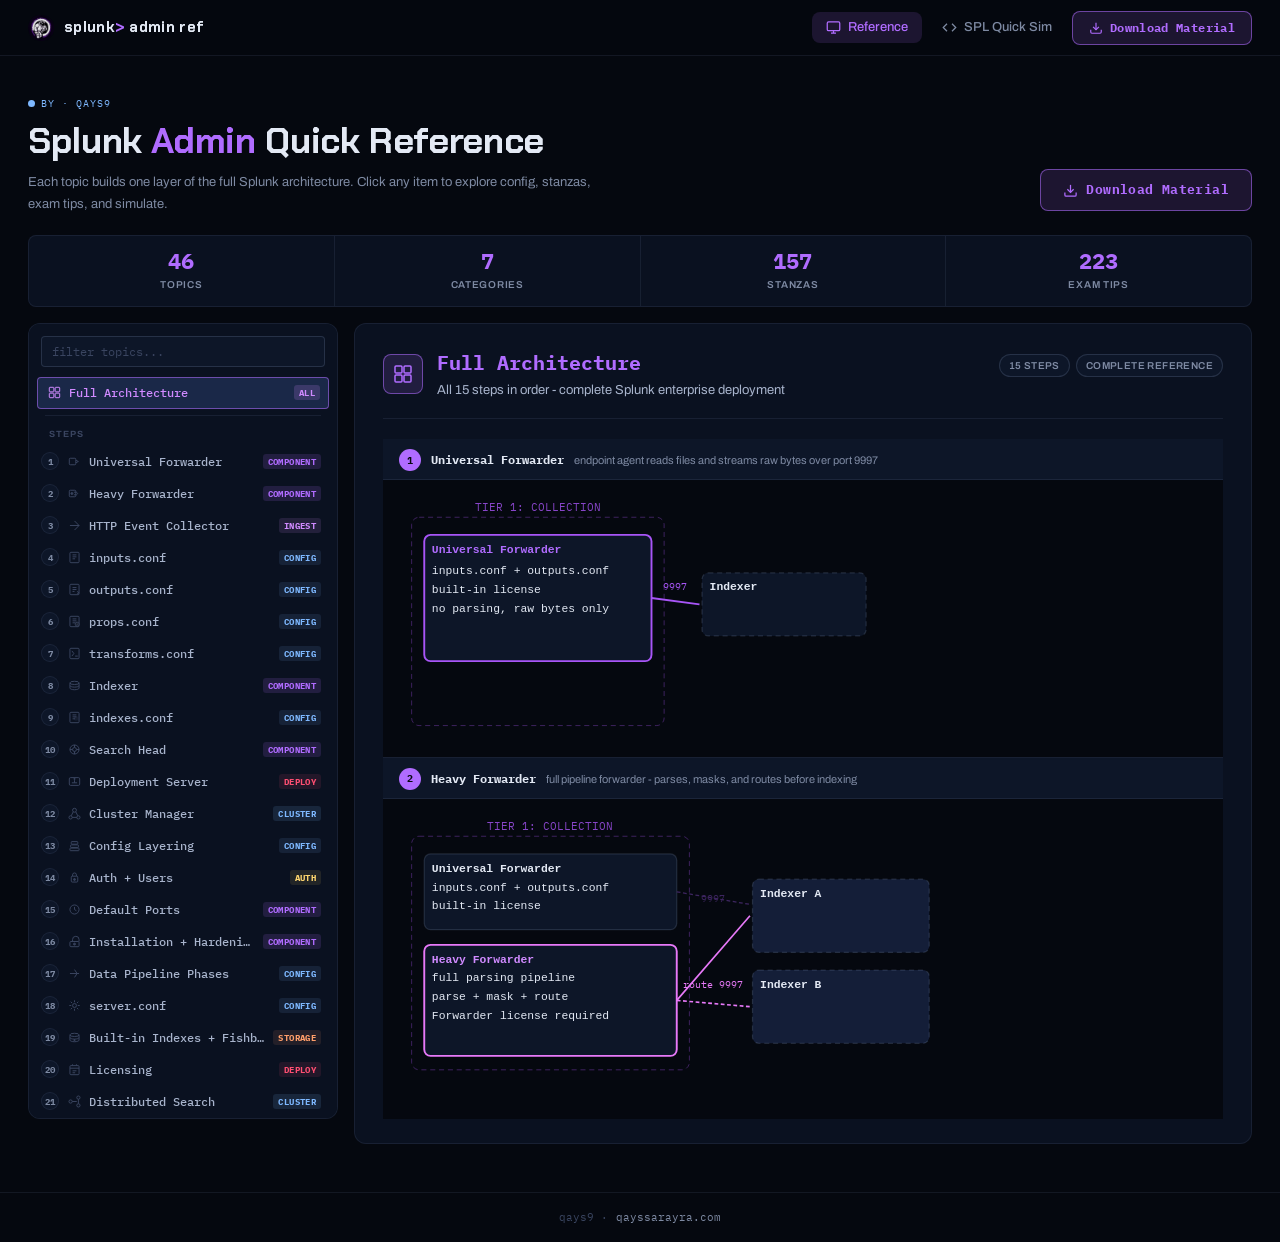
==== splk-1003/index.html @ dba1c32a "Add files via upload" ====
<!DOCTYPE html>
<html lang="en">
<head>
  <meta charset="UTF-8">
  <meta name="viewport" content="width=device-width, initial-scale=1.0">
  <title>Splunk Admin Quick Reference qays9</title>
  <meta name="description" content="Interactive Splunk admin reference tool by qays9.">
  <link rel="icon" href="assets/img/qays9.png" type="image/png">
  <link rel="stylesheet" href="assets/css/root.css">
  <link rel="stylesheet" href="assets/css/style.css">
</head>
<body>

  <nav class="navbar">
    <a class="nav-brand" href="./">
      <img class="nav-logo" src="assets/img/qays9.png" alt="qays9" onerror="this.style.display='none'">
      <span class="nav-title">splunk<span>&gt;</span> admin ref</span>
    </a>
    <div class="nav-links">
      <a class="nav-link active" href="./">
        <svg width="15" height="15" viewBox="0 0 24 24" fill="none" stroke="currentColor" stroke-width="2">
          <rect x="2" y="3" width="20" height="14" rx="2"/>
          <path d="M8 21h8M12 17v4"/>
        </svg>
        Reference
      </a>
      <a class="nav-link" href="../splk-1002/" target="_blank" rel="noopener">
        <svg width="15" height="15" viewBox="0 0 24 24" fill="none" stroke="currentColor" stroke-width="2">
          <polyline points="16 18 22 12 16 6"/>
          <polyline points="8 6 2 12 8 18"/>
        </svg>
        SPL Quick Sim
      </a>
      <a class="nav-download-btn" href="./files/EnterpriseAdmin.zip" download>
        <svg width="14" height="14" viewBox="0 0 24 24" fill="none" stroke="currentColor" stroke-width="2">
          <path d="M21 15v4a2 2 0 0 1-2 2H5a2 2 0 0 1-2-2v-4"/>
          <polyline points="7 10 12 15 17 10"/>
          <line x1="12" y1="15" x2="12" y2="3"/>
        </svg>
        <span>Download Material</span>
      </a>
    </div>
  </nav>

  <div class="page-wrapper">

    <div class="hero">
      <div class="hero-left">
        <div class="hero-eyebrow">
          <svg width="7" height="7" viewBox="0 0 8 8" fill="currentColor"><circle cx="4" cy="4" r="4"/></svg>
          by &middot; qays9
        </div>
        <h1>Splunk <em>Admin</em> Quick Reference</h1>
        <p class="hero-sub">Each topic builds one layer of the full Splunk architecture. Click any item to explore config, stanzas, exam tips, and simulate.</p>
      </div>
      <div class="hero-actions">
        <a class="download-btn" href="./files/EnterpriseAdmin.zip" download>
          <svg width="15" height="15" viewBox="0 0 24 24" fill="none" stroke="currentColor" stroke-width="2">
            <path d="M21 15v4a2 2 0 0 1-2 2H5a2 2 0 0 1-2-2v-4"/>
            <polyline points="7 10 12 15 17 10"/>
            <line x1="12" y1="15" x2="12" y2="3"/>
          </svg>
          Download Material
        </a>
      </div>
    </div>

    <div class="stats-bar" id="stats-bar"></div>

    <div class="main-layout">
      <div class="sidebar" id="sidebar"></div>
      <div class="content-area" id="content-area">
        <div id="home-grid-wrap" style="padding:20px">
          <div class="live-feed">
            <div class="live-feed-header">
              <div class="live-indicator">
                <div class="live-dot"></div>
                LIVE splunkd.log
              </div>
              <span style="font-size:10px;color:var(--text-dim);font-family:var(--font-mono)">qayssarayra.com</span>
            </div>
            <div class="live-feed-body" id="live-feed-body"></div>
          </div>
          <div id="home-grid"></div>
        </div>
      </div>
    </div>
  </div>

  <footer class="site-footer">
    qays9 &middot;
    <a href="https://qayssarayra.com" target="_blank" rel="noopener">qayssarayra.com</a>
  </footer>

  <script src="assets/js/data.js"></script>
  <script src="assets/js/sim.js"></script>
  <script src="assets/js/init.js"></script>
</body>
</html>
---- splk-1003/assets/css/root.css ----
:root {
  --bg0: #05080F;
  --bg1: #0A1120;
  --cream: #FAF7EC;
  --ink: #0B0E14;
  --amber: #B06CFF;
  --amber-soft: rgba(176, 108, 255, .14);
  --steel: rgba(148, 170, 210, .16);
  --steel-soft: rgba(148, 170, 210, .07);
  --text: #E3E9F4;
  --mut: #7E8AA3;
  --mono: 'IBM Plex Mono', monospace;
  --disp: 'Chakra Petch', sans-serif;
  --body: 'Archivo', sans-serif;

  --bg-primary:    #05080F;
  --bg-secondary:  #0A1120;
  --bg-tertiary:   #0D1628;
  --bg-card:       #101830;
  --bg-hover:      #141E38;
  --bg-active:     #1A2848;

  --border-subtle:  rgba(148, 170, 210, .10);
  --border-default: rgba(148, 170, 210, .18);
  --border-accent:  rgba(176, 108, 255, .55);

  --text-primary:   #E3E9F4;
  --text-secondary: #A8B4CC;
  --text-muted:     #7E8AA3;
  --text-dim:       #3A4560;

  --accent-cyan:       #B06CFF;
  --accent-cyan-dim:   #8A44E0;
  --accent-green:      #7EB8FF;
  --accent-green-dim:  #5090D8;
  --accent-orange:     #FF9F6B;
  --accent-orange-dim: #D97040;
  --accent-red:        #FF4F72;
  --accent-red-dim:    #D82E50;
  --accent-purple:     #D08AFF;
  --accent-purple-dim: #A855F7;
  --accent-yellow:     #FFD770;
  --accent-blue:       #7EB8FF;

  --splunk-orange:     #B06CFF;
  --splunk-orange-dim: #8A44E0;

  --cmd-keyword:  #FFD770;
  --cmd-pipe:     #B06CFF;
  --cmd-field:    #D08AFF;
  --cmd-value:    #FF9FC8;
  --cmd-function: #C8A0FF;
  --cmd-string:   #FFD770;
  --cmd-comment:  #3A4560;

  --font-mono: 'IBM Plex Mono', 'JetBrains Mono', monospace;
  --font-ui:   'Archivo', 'Space Grotesk', sans-serif;
  --font-disp: 'Chakra Petch', sans-serif;

  --radius-sm: 4px;
  --radius-md: 8px;
  --radius-lg: 12px;
  --radius-xl: 16px;

  --shadow-glow-cyan:   0 0 24px rgba(176, 108, 255, .18);
  --shadow-glow-green:  0 0 20px rgba(126, 184, 255, .12);
  --shadow-glow-orange: 0 0 20px rgba(176, 108, 255, .22);
  --shadow-card:        0 4px 32px rgba(0, 0, 0, .55);

  --transition:      0.18s ease;
  --transition-slow: 0.38s ease;

  --dark-primary-20: rgba(176, 108, 255, .20);
  --dark-primary-25: rgba(176, 108, 255, .25);
  --dark-primary-30: rgba(176, 108, 255, .30);
  --dark-primary-40: rgba(176, 108, 255, .40);
  --dark-primary-50: rgba(176, 108, 255, .50);
  --dark-primary-60: rgba(176, 108, 255, .60);
  --dark-primary-70: rgba(176, 108, 255, .70);

  --sidebar-dark-bg: rgba(5, 8, 15, .96);
  --topbar-dark-bg:  rgba(5, 8, 15, .96);

  --success-primary: #4ADE80;
  --error-primary:   #FF4F72;
  --warning-primary: #FFD770;
  --info-primary:    #7EB8FF;

  --success-border:  rgba(74, 222, 128, .28);
  --error-border:    rgba(255, 79, 114, .28);
  --warning-border:  rgba(255, 215, 112, .28);
  --info-border:     rgba(126, 184, 255, .28);
}
---- splk-1003/assets/css/style.css ----
@import url("https://fonts.googleapis.com/css2?family=IBM+Plex+Mono:wght@400;500;600;700&family=Chakra+Petch:wght@600;700&family=Archivo:wght@400;500;600;700&display=swap");

*, *::before, *::after {
  box-sizing: border-box;
  margin: 0;
  padding: 0;
}

svg {
  display: inline-block;
  flex-shrink: 0;
  overflow: visible;
}

html { scroll-behavior: smooth; }

body {
  background: var(--bg-primary);
  color: var(--text-primary);
  font-family: var(--font-ui);
  font-size: 14px;
  min-height: 100vh;
  line-height: 1.5;
}

@keyframes shimmer {
  0%   { background-position: -600px 0; }
  100% { background-position:  600px 0; }
}

.skeleton {
  background: linear-gradient(90deg, var(--bg-tertiary) 25%, var(--bg-hover) 50%, var(--bg-tertiary) 75%);
  background-size: 600px 100%;
  animation: shimmer 1.4s ease-in-out infinite;
  border-radius: var(--radius-sm);
}

.navbar {
  position: sticky;
  top: 0;
  z-index: 100;
  display: flex;
  align-items: center;
  justify-content: space-between;
  padding: 0 28px;
  height: 56px;
  background: var(--sidebar-dark-bg);
  backdrop-filter: blur(16px);
  border-bottom: 1px solid var(--border-subtle);
}

.nav-brand {
  display: flex;
  align-items: center;
  gap: 10px;
  text-decoration: none;
  color: var(--text-primary);
}

.nav-logo { width: 26px; height: 26px; object-fit: contain; opacity: .9; }

.nav-title {
  font-family: var(--font-disp);
  font-size: 15px;
  font-weight: 700;
  color: var(--text-primary);
  letter-spacing: 0.02em;
}

.nav-title span { color: var(--splunk-orange); }

.nav-links { display: flex; align-items: center; gap: 6px; }

.nav-link {
  display: flex;
  align-items: center;
  gap: 7px;
  padding: 6px 14px;
  border-radius: var(--radius-md);
  color: var(--text-muted);
  text-decoration: none;
  font-size: 13px;
  font-weight: 500;
  transition: color var(--transition), background var(--transition);
}

.nav-link svg { width: 15px; height: 15px; min-width: 15px; min-height: 15px; }
.nav-link:hover { color: var(--text-primary); background: var(--bg-hover); }
.nav-link.active { color: var(--accent-cyan); background: var(--amber-soft); }

.nav-download-btn {
  display: flex;
  align-items: center;
  gap: 7px;
  padding: 7px 16px;
  border-radius: var(--radius-md);
  background: var(--amber-soft);
  border: 1px solid var(--border-accent);
  color: var(--accent-cyan);
  font-size: 12px;
  font-weight: 700;
  font-family: var(--font-mono);
  text-decoration: none;
  letter-spacing: 0.03em;
  transition: background var(--transition), border-color var(--transition), color var(--transition), box-shadow var(--transition);
  cursor: pointer;
  white-space: nowrap;
}

.nav-download-btn:hover {
  background: rgba(176, 108, 255, .24);
  border-color: var(--accent-cyan);
  box-shadow: var(--shadow-glow-cyan);
  color: #fff;
}

.nav-download-btn svg { width: 14px; height: 14px; min-width: 14px; min-height: 14px; }

.page-wrapper {
  max-width: 1500px;
  margin: 0 auto;
  padding: 0 28px 48px;
}

.hero {
  padding: 36px 0 0;
  display: flex;
  align-items: flex-end;
  justify-content: space-between;
  flex-wrap: wrap;
  gap: 20px;
}

.hero-left { flex: 1; min-width: 260px; }

.hero-eyebrow {
  display: inline-flex;
  align-items: center;
  gap: 6px;
  font-family: var(--font-mono);
  font-size: 10px;
  color: var(--accent-green);
  letter-spacing: 0.1em;
  text-transform: uppercase;
  margin-bottom: 10px;
}

.hero h1 {
  font-family: var(--font-disp);
  font-size: clamp(22px, 3.5vw, 36px);
  font-weight: 700;
  color: var(--text-primary);
  line-height: 1.1;
  letter-spacing: -0.01em;
}

.hero h1 em { font-style: normal; color: var(--splunk-orange); }

.hero-sub {
  margin-top: 10px;
  color: var(--text-muted);
  font-size: 13px;
  max-width: 580px;
  line-height: 1.7;
}

.hero-actions { display: flex; align-items: center; gap: 10px; flex-wrap: wrap; padding-bottom: 4px; }

.download-btn {
  display: inline-flex;
  align-items: center;
  gap: 8px;
  padding: 10px 22px;
  border-radius: var(--radius-md);
  background: var(--amber-soft);
  border: 1px solid var(--border-accent);
  color: var(--accent-cyan);
  font-size: 13px;
  font-weight: 700;
  font-family: var(--font-mono);
  text-decoration: none;
  letter-spacing: 0.03em;
  transition: background var(--transition), box-shadow var(--transition), color var(--transition);
  cursor: pointer;
  white-space: nowrap;
}

.download-btn:hover {
  background: rgba(176, 108, 255, .22);
  box-shadow: var(--shadow-glow-cyan);
  color: #fff;
}

.download-btn svg { width: 15px; height: 15px; min-width: 15px; min-height: 15px; }

.stats-bar {
  display: flex;
  flex-wrap: wrap;
  border: 1px solid var(--border-subtle);
  border-radius: var(--radius-md);
  background: var(--bg-secondary);
  margin: 20px 0 0;
  overflow: hidden;
}

.stat-item {
  flex: 1;
  min-width: 90px;
  padding: 14px 18px;
  text-align: center;
  border-right: 1px solid var(--border-subtle);
}

.stat-item:last-child { border-right: none; }

.stat-num {
  display: block;
  font-family: var(--font-mono);
  font-size: 22px;
  font-weight: 700;
  color: var(--accent-cyan);
  line-height: 1;
}

.stat-label {
  display: block;
  font-size: 10px;
  font-weight: 600;
  color: var(--text-muted);
  text-transform: uppercase;
  letter-spacing: 0.07em;
  margin-top: 5px;
}

.main-layout {
  display: grid;
  grid-template-columns: 310px 1fr;
  gap: 16px;
  margin-top: 16px;
  min-height: calc(100vh - 300px);
}

.sidebar {
  background: var(--bg-secondary);
  border: 1px solid var(--border-subtle);
  border-radius: var(--radius-lg);
  padding: 12px 8px;
  height: fit-content;
  position: sticky;
  top: 72px;
  max-height: calc(100vh - 104px);
  overflow-y: auto;
  overflow-x: hidden;
}

.sidebar::-webkit-scrollbar { width: 3px; }
.sidebar::-webkit-scrollbar-track { background: transparent; }
.sidebar::-webkit-scrollbar-thumb { background: var(--dark-primary-25); border-radius: 2px; }
.sidebar::-webkit-scrollbar-thumb:hover { background: var(--dark-primary-50); }

.sidebar-search-wrap { padding: 0 4px 10px; }

.sidebar-search {
  width: 100%;
  padding: 7px 10px;
  background: var(--bg-tertiary);
  border: 1px solid var(--border-default);
  border-radius: var(--radius-sm);
  color: var(--text-primary);
  font-size: 12px;
  font-family: var(--font-mono);
  outline: none;
  transition: border-color var(--transition);
}

.sidebar-search::placeholder { color: var(--text-dim); }
.sidebar-search:focus { border-color: var(--border-accent); }

.sidebar-group { margin-bottom: 2px; }

.sidebar-cat {
  display: flex;
  align-items: center;
  gap: 6px;
  padding: 6px 8px 4px;
  font-size: 9px;
  font-weight: 700;
  color: var(--text-dim);
  text-transform: uppercase;
  letter-spacing: 0.1em;
}

.sidebar-cat svg { width: 11px; height: 11px; min-width: 11px; }

.sidebar-item {
  display: flex;
  align-items: center;
  gap: 7px;
  width: 100%;
  padding: 7px 8px;
  border-radius: var(--radius-sm);
  background: none;
  border: none;
  cursor: pointer;
  color: var(--text-secondary);
  text-align: left;
  transition: background var(--transition), color var(--transition);
  min-width: 0;
}

.sidebar-item:hover { background: var(--bg-hover); color: var(--text-primary); }
.sidebar-item.active { background: var(--bg-active); color: var(--accent-cyan); }

.sidebar-icon {
  width: 16px;
  min-width: 16px;
  height: 16px;
  display: flex;
  align-items: center;
  justify-content: center;
  flex-shrink: 0;
  color: var(--text-dim);
}

.sidebar-item.active .sidebar-icon,
.sidebar-item:hover .sidebar-icon { color: inherit; }

.sidebar-icon svg { width: 13px; height: 13px; min-width: 13px; }

.sidebar-name {
  flex: 1;
  font-size: 12px;
  font-weight: 500;
  font-family: var(--font-mono);
  white-space: nowrap;
  overflow: hidden;
  text-overflow: ellipsis;
  min-width: 0;
}

.sidebar-tag {
  font-size: 9px;
  font-weight: 700;
  font-family: var(--font-mono);
  padding: 2px 5px;
  border-radius: 3px;
  text-transform: uppercase;
  letter-spacing: 0.04em;
  flex-shrink: 0;
  white-space: nowrap;
}

.tag-component   { background: var(--amber-soft);                 color: var(--accent-cyan); }
.tag-config      { background: rgba(126, 184, 255, .10);          color: var(--accent-green); }
.tag-storage     { background: rgba(255, 159, 107, .10);          color: var(--accent-orange); }
.tag-ingest      { background: rgba(208, 138, 255, .12);          color: var(--accent-purple); }
.tag-auth        { background: rgba(255, 215, 112, .10);          color: var(--accent-yellow); }
.tag-deploy      { background: rgba(255, 79, 114, .10);           color: var(--accent-red); }
.tag-cluster     { background: rgba(126, 184, 255, .12);          color: var(--accent-blue); }
.tag-full-arch   { background: rgba(208, 138, 255, .18);          color: var(--accent-purple); }

.sidebar-divider { height: 1px; background: var(--border-subtle); margin: 6px 8px; }

.sidebar-steps-label {
  padding: 6px 12px 4px;
  font-size: 9px;
  font-weight: 700;
  color: var(--text-dim);
  text-transform: uppercase;
  letter-spacing: 0.1em;
}

.sidebar-item-full-arch {
  background: rgba(176, 108, 255, .06);
  border: 1px solid var(--border-subtle);
  margin-bottom: 2px;
}

.sidebar-item-full-arch:hover { background: var(--bg-hover); border-color: var(--border-accent); }
.sidebar-item-full-arch.active { background: var(--bg-active); border-color: var(--border-accent); color: var(--accent-purple); }

.sidebar-item-step { padding-left: 4px; }

.sidebar-step-num {
  display: flex;
  align-items: center;
  justify-content: center;
  width: 18px;
  height: 18px;
  min-width: 18px;
  border-radius: 50%;
  background: var(--bg-tertiary);
  border: 1px solid var(--border-subtle);
  font-size: 9px;
  font-weight: 700;
  font-family: var(--font-mono);
  color: var(--text-muted);
  flex-shrink: 0;
}

.sidebar-item-step.active .sidebar-step-num {
  background: var(--accent-cyan);
  border-color: var(--accent-cyan);
  color: var(--bg-primary);
}

.content-area {
  background: var(--bg-secondary);
  border: 1px solid var(--border-subtle);
  border-radius: var(--radius-lg);
  min-height: 500px;
  overflow: hidden;
}

#home-grid-wrap { padding: 20px; }

.grid-cat-label {
  font-size: 10px;
  font-weight: 700;
  text-transform: uppercase;
  letter-spacing: 0.09em;
  margin: 16px 0 6px;
  padding: 0 2px;
  display: flex;
  align-items: center;
  gap: 6px;
  color: var(--text-dim);
}

.grid-cat-label svg { width: 11px; height: 11px; min-width: 11px; display: inline; vertical-align: middle; margin-right: 2px; }

#home-grid {
  display: grid;
  grid-template-columns: repeat(auto-fill, minmax(300px, 1fr));
  gap: 6px;
}

.cmd-card {
  display: flex;
  align-items: center;
  gap: 10px;
  padding: 11px 14px;
  border-radius: var(--radius-md);
  background: var(--bg-tertiary);
  border: 1px solid var(--border-subtle);
  cursor: pointer;
  transition: background var(--transition), border-color var(--transition), transform 0.1s, box-shadow var(--transition);
  min-width: 0;
  overflow: hidden;
}

.cmd-card:hover {
  background: var(--bg-hover);
  border-color: var(--border-accent);
  transform: translateY(-1px);
  box-shadow: var(--shadow-glow-cyan);
}

.cmd-card-step {
  display: flex;
  align-items: center;
  justify-content: center;
  width: 22px;
  height: 22px;
  min-width: 22px;
  border-radius: 50%;
  background: var(--bg-tertiary);
  border: 1px solid var(--border-subtle);
  font-size: 10px;
  font-weight: 700;
  font-family: var(--font-mono);
  color: var(--text-muted);
  flex-shrink: 0;
}

.cmd-card-icon {
  width: 22px;
  min-width: 22px;
  display: flex;
  align-items: center;
  justify-content: center;
  flex-shrink: 0;
  color: var(--accent-cyan);
}

.cmd-card-icon svg { width: 16px; height: 16px; min-width: 16px; }

.cmd-card-body { flex: 1; min-width: 0; overflow: hidden; }

.cmd-card-name {
  font-family: var(--font-mono);
  font-size: 12px;
  font-weight: 600;
  color: var(--text-primary);
  white-space: nowrap;
  overflow: hidden;
  text-overflow: ellipsis;
}

.cmd-card-sub {
  font-size: 11px;
  color: var(--text-muted);
  margin-top: 2px;
  display: -webkit-box;
  -webkit-line-clamp: 2;
  -webkit-box-orient: vertical;
  overflow: hidden;
  line-height: 1.45;
}

.live-feed {
  margin-bottom: 20px;
  border: 1px solid var(--border-subtle);
  border-radius: var(--radius-md);
  overflow: hidden;
  background: var(--bg-primary);
}

.live-feed-header {
  display: flex;
  align-items: center;
  justify-content: space-between;
  flex-wrap: wrap;
  gap: 8px;
  padding: 8px 14px;
  background: var(--bg-tertiary);
  border-bottom: 1px solid var(--border-subtle);
}

.live-indicator {
  display: flex;
  align-items: center;
  gap: 7px;
  font-family: var(--font-mono);
  font-size: 10px;
  font-weight: 700;
  color: var(--accent-green);
  letter-spacing: 0.06em;
}

.live-dot {
  width: 7px;
  height: 7px;
  min-width: 7px;
  border-radius: 50%;
  background: var(--accent-green);
  animation: livepulse 1.4s ease-in-out infinite;
}

@keyframes livepulse {
  0%, 100% { box-shadow: 0 0 0 0 rgba(126, 184, 255, .4); }
  50%       { box-shadow: 0 0 0 5px transparent; }
}

.live-feed-body {
  font-family: var(--font-mono);
  font-size: 11px;
  min-height: 130px;
  overflow-x: auto;
}

.feed-row {
  display: flex;
  align-items: center;
  flex-wrap: nowrap;
  gap: 10px;
  padding: 5px 14px;
  border-bottom: 1px solid var(--border-subtle);
  animation: feedin 0.3s ease;
  min-width: max-content;
}

@keyframes feedin {
  from { opacity: 0; transform: translateY(-3px); }
  to   { opacity: 1; transform: none; }
}

.feed-row:last-child { border-bottom: none; }

.fe-time      { color: var(--text-dim);      min-width: 68px; flex-shrink: 0; }
.fe-level     { min-width: 50px; font-weight: 700; flex-shrink: 0; }
.fe-level-info  { color: var(--accent-green); }
.fe-level-warn  { color: var(--accent-yellow); }
.fe-level-error { color: var(--accent-red); }
.fe-component   { color: var(--accent-orange); min-width: 140px; flex-shrink: 0; white-space: nowrap; }
.fe-msg         { color: var(--text-secondary); min-width: 200px; white-space: nowrap; }

.cmd-panel { padding: 24px 28px; }

.cmd-header {
  display: flex;
  align-items: flex-start;
  justify-content: space-between;
  flex-wrap: wrap;
  gap: 12px;
  margin-bottom: 20px;
  padding-bottom: 18px;
  border-bottom: 1px solid var(--border-subtle);
}

.cmd-header-left {
  display: flex;
  align-items: center;
  gap: 14px;
  min-width: 0;
  flex: 1;
}

.cmd-step-badge {
  display: flex;
  align-items: center;
  justify-content: center;
  width: 32px;
  height: 32px;
  min-width: 32px;
  border-radius: 50%;
  background: var(--bg-tertiary);
  border: 1px solid var(--border-default);
  font-size: 13px;
  font-weight: 700;
  font-family: var(--font-mono);
  color: var(--accent-cyan);
  flex-shrink: 0;
}

.cmd-big-icon {
  width: 40px;
  height: 40px;
  min-width: 40px;
  display: flex;
  align-items: center;
  justify-content: center;
  border-radius: var(--radius-md);
  background: var(--amber-soft);
  border: 1px solid var(--border-accent);
  color: var(--accent-cyan);
  flex-shrink: 0;
}

.cmd-big-icon svg { width: 20px; height: 20px; min-width: 20px; }

.cmd-title {
  font-family: var(--font-mono);
  font-size: 20px;
  font-weight: 700;
  color: var(--accent-cyan);
  word-break: break-word;
}

.cmd-subtitle { font-size: 13px; color: var(--text-secondary); margin-top: 3px; }

.cmd-badges { display: flex; flex-wrap: wrap; gap: 6px; margin-top: 6px; }

.badge {
  padding: 3px 9px;
  border-radius: 99px;
  font-size: 10px;
  font-weight: 600;
  text-transform: uppercase;
  letter-spacing: 0.04em;
  background: var(--bg-tertiary);
  border: 1px solid var(--border-default);
  color: var(--text-muted);
  white-space: nowrap;
}

.section-tabs {
  display: flex;
  gap: 2px;
  flex-wrap: wrap;
  margin-bottom: 18px;
  padding: 4px;
  background: var(--bg-primary);
  border-radius: var(--radius-md);
  border: 1px solid var(--border-subtle);
}

.tab {
  padding: 6px 14px;
  border-radius: var(--radius-sm);
  background: none;
  border: none;
  cursor: pointer;
  color: var(--text-muted);
  font-size: 12px;
  font-weight: 500;
  transition: background var(--transition), color var(--transition);
  white-space: nowrap;
}

.tab:hover { color: var(--text-primary); background: var(--bg-hover); }
.tab.active { background: var(--bg-active); color: var(--accent-cyan); }

.tab-panel { display: none; }
.tab-panel.active { display: block; }

.arch-tab-wrap {
  background: var(--bg-primary);
  border-radius: var(--radius-md);
  border: 1px solid var(--border-subtle);
  overflow-x: auto;
  overflow-y: visible;
  padding: 16px;
}

.arch-svg {
  display: block;
  width: 100%;
  height: auto;
  min-width: 640px;
  overflow: visible;
}

.arch-svg foreignObject { overflow: visible; }
.arch-svg foreignObject > div { box-sizing: border-box; }

.desc-text {
  font-size: 14px;
  color: var(--text-secondary);
  line-height: 1.75;
  max-width: 780px;
  overflow-wrap: break-word;
}

.desc-text code, .desc-text strong { color: var(--text-primary); }
.desc-text code { font-family: var(--font-mono); font-size: 12px; padding: 1px 5px; background: var(--bg-tertiary); border-radius: 3px; }
.desc-text em { font-style: italic; color: var(--accent-yellow); }

.section-hint { font-size: 12px; color: var(--text-muted); margin-bottom: 10px; }

.stanza-block { display: flex; flex-direction: column; gap: 4px; margin-bottom: 12px; }

.stanza-line {
  padding: 10px 14px;
  border-radius: var(--radius-md);
  background: var(--bg-primary);
  border: 1px solid var(--border-subtle);
  font-family: var(--font-mono);
  font-size: 12px;
  line-height: 1.65;
  cursor: pointer;
  white-space: pre-wrap;
  overflow-wrap: break-word;
  word-break: break-all;
  transition: background var(--transition), border-color var(--transition);
}

.stanza-line:hover { background: var(--bg-hover); border-color: var(--border-accent); }

.cf-stanza  { color: var(--accent-cyan); font-weight: 700; }
.cf-key     { color: var(--cmd-keyword); }
.cf-eq      { color: var(--text-muted); }
.cf-val     { color: var(--cmd-value); }
.cf-path    { color: var(--accent-blue); }
.cf-comment { color: var(--cmd-comment); font-style: italic; }
.cf-bool-t  { color: var(--accent-green); font-weight: 600; }
.cf-bool-f  { color: var(--accent-red); font-weight: 600; }
.cf-num     { color: var(--accent-orange); }

.opts-table { width: 100%; border-collapse: collapse; table-layout: fixed; }

.opts-table td {
  padding: 9px 12px;
  border-bottom: 1px solid var(--border-subtle);
  font-size: 13px;
  vertical-align: top;
  overflow-wrap: break-word;
  word-break: break-word;
}

.opts-table tr:last-child td { border-bottom: none; }
.opts-table td:first-child { width: 240px; font-family: var(--font-mono); font-size: 11.5px; color: var(--text-primary); }
.opts-table td:last-child { color: var(--text-secondary); }
.opts-table code { font-family: var(--font-mono); font-size: 11.5px; color: var(--text-primary); }

.tips-block { display: flex; flex-direction: column; gap: 8px; }

.tip-item {
  padding: 12px 16px;
  border-radius: var(--radius-md);
  background: rgba(255, 215, 112, .04);
  border: 1px solid rgba(255, 215, 112, .18);
  font-size: 13px;
  line-height: 1.65;
  color: var(--text-secondary);
  overflow-wrap: break-word;
}

.tip-item strong { color: var(--accent-yellow); }
.tip-item code { font-family: var(--font-mono); font-size: 11.5px; color: var(--text-primary); padding: 1px 4px; background: var(--bg-tertiary); border-radius: 3px; }

.sim-wrap { display: flex; flex-direction: column; gap: 12px; }
.sim-toolbar { display: flex; align-items: center; justify-content: space-between; flex-wrap: wrap; gap: 8px; }
.sim-presets { display: flex; flex-wrap: wrap; gap: 6px; }

.preset-btn {
  padding: 5px 10px;
  border-radius: var(--radius-sm);
  background: var(--bg-tertiary);
  border: 1px solid var(--border-default);
  color: var(--text-secondary);
  font-size: 11px;
  font-family: var(--font-mono);
  cursor: pointer;
  transition: background var(--transition), color var(--transition);
  white-space: nowrap;
}

.preset-btn:hover { background: var(--bg-hover); color: var(--text-primary); border-color: var(--border-accent); }

.sim-actions { display: flex; gap: 6px; }

.sim-run-btn {
  padding: 7px 18px;
  border-radius: var(--radius-sm);
  background: var(--accent-cyan);
  border: none;
  cursor: pointer;
  color: var(--bg-primary);
  font-size: 12px;
  font-weight: 700;
  transition: opacity var(--transition), box-shadow var(--transition);
}

.sim-run-btn:hover { opacity: .85; box-shadow: var(--shadow-glow-cyan); }

.sim-clear-btn {
  padding: 7px 12px;
  border-radius: var(--radius-sm);
  background: var(--bg-tertiary);
  border: 1px solid var(--border-default);
  color: var(--text-muted);
  font-size: 12px;
  cursor: pointer;
  transition: background var(--transition), color var(--transition);
}

.sim-clear-btn:hover { background: var(--bg-hover); color: var(--accent-red); }

.sim-terminal { border-radius: var(--radius-md); overflow: hidden; border: 1px solid var(--border-default); background: var(--bg-primary); }

.terminal-dots { display: flex; gap: 6px; padding: 8px 12px; background: var(--bg-tertiary); border-bottom: 1px solid var(--border-subtle); }
.terminal-dots span { width: 10px; height: 10px; min-width: 10px; border-radius: 50%; flex-shrink: 0; }
.terminal-dots span:nth-child(1) { background: #ff5f57; }
.terminal-dots span:nth-child(2) { background: #febc2e; }
.terminal-dots span:nth-child(3) { background: #28c840; }

.terminal-label { padding: 4px 14px; font-size: 10px; font-family: var(--font-mono); color: var(--text-dim); background: var(--bg-tertiary); border-bottom: 1px solid var(--border-subtle); }

.sim-input {
  width: 100%;
  min-height: 120px;
  max-height: 280px;
  padding: 12px 14px;
  background: var(--bg-primary);
  border: none;
  outline: none;
  resize: vertical;
  color: var(--accent-green);
  font-family: var(--font-mono);
  font-size: 13px;
  line-height: 1.6;
  caret-color: var(--accent-cyan);
}

.sim-output { min-height: 80px; border: 1px solid var(--border-subtle); border-radius: var(--radius-md); background: var(--bg-primary); overflow: hidden; }
.sim-empty { padding: 24px 20px; font-size: 13px; color: var(--text-muted); font-family: var(--font-mono); text-align: center; }
.sim-error { padding: 16px 20px; font-size: 13px; color: var(--accent-red); font-family: var(--font-mono); background: rgba(255, 79, 114, .06); overflow-wrap: break-word; }
.sim-loading { display: flex; align-items: center; gap: 10px; padding: 20px; font-family: var(--font-mono); font-size: 12px; color: var(--text-muted); }

.spin { width: 14px; height: 14px; min-width: 14px; border-radius: 50%; border: 2px solid var(--border-default); border-top-color: var(--accent-cyan); animation: spin .6s linear infinite; }
@keyframes spin { to { transform: rotate(360deg); } }

.conf-output { padding: 14px 16px; font-family: var(--font-mono); font-size: 12px; line-height: 1.7; color: var(--text-secondary); white-space: pre-wrap; word-break: break-word; overflow-x: auto; }

.conf-result-header {
  display: flex;
  align-items: center;
  justify-content: space-between;
  padding: 7px 14px;
  background: var(--bg-tertiary);
  border-bottom: 1px solid var(--border-subtle);
  font-family: var(--font-mono);
  font-size: 10px;
  color: var(--text-muted);
  flex-wrap: wrap;
  gap: 6px;
}

.conf-result-header .ok   { color: var(--accent-green); font-weight: 700; }
.conf-result-header .err  { color: var(--accent-red);   font-weight: 700; }
.conf-result-header .warn { color: var(--accent-yellow); font-weight: 700; }

.conf-finding {
  padding: 8px 14px;
  border-bottom: 1px solid var(--border-subtle);
  font-family: var(--font-mono);
  font-size: 12px;
  color: var(--text-secondary);
  overflow-wrap: break-word;
}

.conf-finding:last-child { border-bottom: none; }
.cf-ok   { color: var(--accent-green); }
.cf-err  { color: var(--accent-red); }
.cf-warn { color: var(--accent-yellow); }
.cf-info { color: var(--accent-cyan); }

.full-arch-container {
  display: flex;
  flex-direction: column;
  gap: 0;
  overflow-y: auto;
  max-height: calc(100vh - 220px);
}

.full-arch-container::-webkit-scrollbar { width: 4px; }
.full-arch-container::-webkit-scrollbar-track { background: transparent; }
.full-arch-container::-webkit-scrollbar-thumb { background: var(--dark-primary-25); border-radius: 99px; }

.full-arch-step { border-bottom: 1px solid var(--border-subtle); }
.full-arch-step:last-child { border-bottom: none; }

.full-arch-step-label {
  display: flex;
  align-items: center;
  gap: 10px;
  padding: 10px 16px 8px;
  background: var(--bg-tertiary);
  border-bottom: 1px solid var(--border-subtle);
  flex-wrap: wrap;
}

.full-arch-step-num {
  display: flex;
  align-items: center;
  justify-content: center;
  width: 22px;
  height: 22px;
  min-width: 22px;
  border-radius: 50%;
  background: var(--accent-cyan);
  color: var(--bg-primary);
  font-size: 10px;
  font-weight: 700;
  font-family: var(--font-mono);
  flex-shrink: 0;
}

.full-arch-step-name {
  font-family: var(--font-mono);
  font-size: 12px;
  font-weight: 700;
  color: var(--text-primary);
  white-space: nowrap;
}

.full-arch-step-sub {
  font-size: 11px;
  color: var(--text-muted);
  flex: 1;
  min-width: 0;
  overflow: hidden;
  text-overflow: ellipsis;
  white-space: nowrap;
}

.full-arch-svg-wrap {
  padding: 12px 16px;
  background: var(--bg-primary);
  overflow-x: auto;
}

.full-arch-svg-wrap .arch-svg {
  display: block;
  width: 100%;
  height: auto;
  min-width: 520px;
}

.site-footer {
  border-top: 1px solid var(--border-subtle);
  padding: 16px 28px;
  display: flex;
  align-items: center;
  justify-content: center;
  gap: 8px;
  font-size: 11px;
  color: var(--text-dim);
  font-family: var(--font-mono);
}

.site-footer a { color: var(--text-muted); text-decoration: none; transition: color var(--transition); }
.site-footer a:hover { color: var(--accent-cyan); }

::-webkit-scrollbar { width: 6px; height: 6px; }
::-webkit-scrollbar-track { background: var(--bg-secondary); border-radius: 99px; }
::-webkit-scrollbar-thumb { background: var(--dark-primary-30); border-radius: 99px; }
::-webkit-scrollbar-thumb:hover { background: var(--dark-primary-60); }
::-webkit-scrollbar-corner { background: var(--bg-secondary); }

* { scrollbar-width: thin; scrollbar-color: var(--dark-primary-30) var(--bg-secondary); }
*:hover { scrollbar-color: var(--dark-primary-60) var(--bg-secondary); }

.sim-input::-webkit-scrollbar { width: 4px; }
.sim-input::-webkit-scrollbar-track { background: transparent; }
.sim-input::-webkit-scrollbar-thumb { background: var(--dark-primary-20); border-radius: 99px; }
.sim-input::-webkit-scrollbar-thumb:hover { background: var(--dark-primary-50); }

@media (max-width: 1000px) {
  .main-layout { grid-template-columns: 1fr; }
  .sidebar { position: static; max-height: 380px; }
  .hero { flex-direction: column; align-items: flex-start; gap: 16px; }
}

@media (max-width: 600px) {
  .navbar { padding: 0 16px; }
  .page-wrapper { padding: 0 16px 40px; }
  .cmd-header { flex-direction: column; }
  .cmd-panel { padding: 16px; }
  .nav-download-btn span { display: none; }
  #home-grid { grid-template-columns: 1fr; }
}
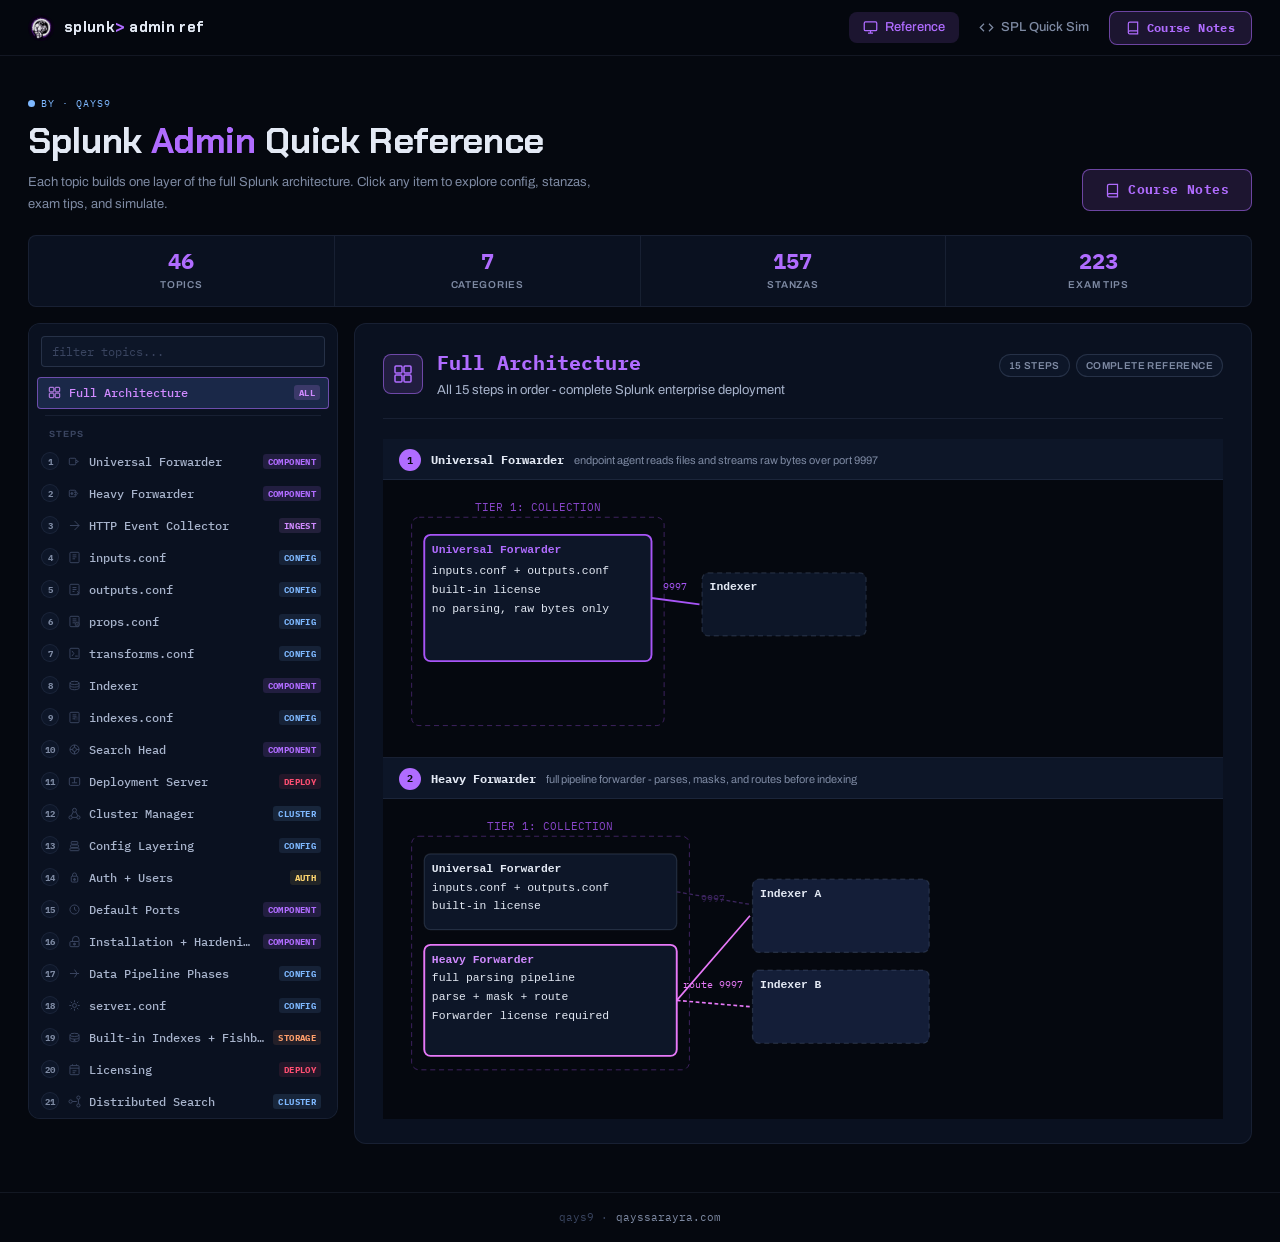
==== commit 3aa5e53f: "Add files via upload" ====
--- a/splk-1003/index.html
+++ b/splk-1003/index.html
@@ -1,99 +1,97 @@
-<!DOCTYPE html>
-<html lang="en">
-<head>
-  <meta charset="UTF-8">
-  <meta name="viewport" content="width=device-width, initial-scale=1.0">
-  <title>Splunk Admin Quick Reference qays9</title>
-  <meta name="description" content="Interactive Splunk admin reference tool by qays9.">
-  <link rel="icon" href="assets/img/qays9.png" type="image/png">
-  <link rel="stylesheet" href="assets/css/root.css">
-  <link rel="stylesheet" href="assets/css/style.css">
-</head>
-<body>
-
-  <nav class="navbar">
-    <a class="nav-brand" href="./">
-      <img class="nav-logo" src="assets/img/qays9.png" alt="qays9" onerror="this.style.display='none'">
-      <span class="nav-title">splunk<span>&gt;</span> admin ref</span>
-    </a>
-    <div class="nav-links">
-      <a class="nav-link active" href="./">
-        <svg width="15" height="15" viewBox="0 0 24 24" fill="none" stroke="currentColor" stroke-width="2">
-          <rect x="2" y="3" width="20" height="14" rx="2"/>
-          <path d="M8 21h8M12 17v4"/>
-        </svg>
-        Reference
-      </a>
-      <a class="nav-link" href="../splk-1002/" target="_blank" rel="noopener">
-        <svg width="15" height="15" viewBox="0 0 24 24" fill="none" stroke="currentColor" stroke-width="2">
-          <polyline points="16 18 22 12 16 6"/>
-          <polyline points="8 6 2 12 8 18"/>
-        </svg>
-        SPL Quick Sim
-      </a>
-      <a class="nav-download-btn" href="./files/EnterpriseAdmin.zip" download>
-        <svg width="14" height="14" viewBox="0 0 24 24" fill="none" stroke="currentColor" stroke-width="2">
-          <path d="M21 15v4a2 2 0 0 1-2 2H5a2 2 0 0 1-2-2v-4"/>
-          <polyline points="7 10 12 15 17 10"/>
-          <line x1="12" y1="15" x2="12" y2="3"/>
-        </svg>
-        <span>Download Material</span>
-      </a>
-    </div>
-  </nav>
-
-  <div class="page-wrapper">
-
-    <div class="hero">
-      <div class="hero-left">
-        <div class="hero-eyebrow">
-          <svg width="7" height="7" viewBox="0 0 8 8" fill="currentColor"><circle cx="4" cy="4" r="4"/></svg>
-          by &middot; qays9
-        </div>
-        <h1>Splunk <em>Admin</em> Quick Reference</h1>
-        <p class="hero-sub">Each topic builds one layer of the full Splunk architecture. Click any item to explore config, stanzas, exam tips, and simulate.</p>
-      </div>
-      <div class="hero-actions">
-        <a class="download-btn" href="./files/EnterpriseAdmin.zip" download>
-          <svg width="15" height="15" viewBox="0 0 24 24" fill="none" stroke="currentColor" stroke-width="2">
-            <path d="M21 15v4a2 2 0 0 1-2 2H5a2 2 0 0 1-2-2v-4"/>
-            <polyline points="7 10 12 15 17 10"/>
-            <line x1="12" y1="15" x2="12" y2="3"/>
-          </svg>
-          Download Material
-        </a>
-      </div>
-    </div>
-
-    <div class="stats-bar" id="stats-bar"></div>
-
-    <div class="main-layout">
-      <div class="sidebar" id="sidebar"></div>
-      <div class="content-area" id="content-area">
-        <div id="home-grid-wrap" style="padding:20px">
-          <div class="live-feed">
-            <div class="live-feed-header">
-              <div class="live-indicator">
-                <div class="live-dot"></div>
-                LIVE splunkd.log
-              </div>
-              <span style="font-size:10px;color:var(--text-dim);font-family:var(--font-mono)">qayssarayra.com</span>
-            </div>
-            <div class="live-feed-body" id="live-feed-body"></div>
-          </div>
-          <div id="home-grid"></div>
-        </div>
-      </div>
-    </div>
-  </div>
-
-  <footer class="site-footer">
-    qays9 &middot;
-    <a href="https://qayssarayra.com" target="_blank" rel="noopener">qayssarayra.com</a>
-  </footer>
-
-  <script src="assets/js/data.js"></script>
-  <script src="assets/js/sim.js"></script>
-  <script src="assets/js/init.js"></script>
-</body>
+<!DOCTYPE html>
+<html lang="en">
+<head>
+  <meta charset="UTF-8">
+  <meta name="viewport" content="width=device-width, initial-scale=1.0">
+  <title>Splunk Admin Quick Reference qays9</title>
+  <meta name="description" content="Interactive Splunk admin reference tool by qays9.">
+  <link rel="icon" href="assets/img/qays9.png" type="image/png">
+  <link rel="stylesheet" href="assets/css/root.css">
+  <link rel="stylesheet" href="assets/css/style.css">
+</head>
+<body>
+
+  <nav class="navbar">
+    <a class="nav-brand" href="./">
+      <img class="nav-logo" src="assets/img/qays9.png" alt="qays9" onerror="this.style.display='none'">
+      <span class="nav-title">splunk<span>&gt;</span> admin ref</span>
+    </a>
+    <div class="nav-links">
+      <a class="nav-link active" href="./">
+        <svg width="15" height="15" viewBox="0 0 24 24" fill="none" stroke="currentColor" stroke-width="2">
+          <rect x="2" y="3" width="20" height="14" rx="2"/>
+          <path d="M8 21h8M12 17v4"/>
+        </svg>
+        Reference
+      </a>
+      <a class="nav-link" href="../splk-1002/" target="_blank" rel="noopener">
+        <svg width="15" height="15" viewBox="0 0 24 24" fill="none" stroke="currentColor" stroke-width="2">
+          <polyline points="16 18 22 12 16 6"/>
+          <polyline points="8 6 2 12 8 18"/>
+        </svg>
+        SPL Quick Sim
+      </a>
+      <a class="nav-download-btn" href="https://qayssarayra.com/vault/post/splunk-enterprise-admin-course" target="_blank" rel="noopener">
+        <svg width="14" height="14" viewBox="0 0 24 24" fill="none" stroke="currentColor" stroke-width="2">
+          <path d="M4 19.5A2.5 2.5 0 0 1 6.5 17H20"/>
+          <path d="M6.5 2H20v20H6.5A2.5 2.5 0 0 1 4 19.5v-15A2.5 2.5 0 0 1 6.5 2z"/>
+        </svg>
+        <span>Course Notes</span>
+      </a>
+    </div>
+  </nav>
+
+  <div class="page-wrapper">
+
+    <div class="hero">
+      <div class="hero-left">
+        <div class="hero-eyebrow">
+          <svg width="7" height="7" viewBox="0 0 8 8" fill="currentColor"><circle cx="4" cy="4" r="4"/></svg>
+          by &middot; qays9
+        </div>
+        <h1>Splunk <em>Admin</em> Quick Reference</h1>
+        <p class="hero-sub">Each topic builds one layer of the full Splunk architecture. Click any item to explore config, stanzas, exam tips, and simulate.</p>
+      </div>
+      <div class="hero-actions">
+        <a class="download-btn" href="https://qayssarayra.com/vault/post/splunk-enterprise-admin-course" target="_blank" rel="noopener">
+          <svg width="15" height="15" viewBox="0 0 24 24" fill="none" stroke="currentColor" stroke-width="2">
+            <path d="M4 19.5A2.5 2.5 0 0 1 6.5 17H20"/>
+            <path d="M6.5 2H20v20H6.5A2.5 2.5 0 0 1 4 19.5v-15A2.5 2.5 0 0 1 6.5 2z"/>
+          </svg>
+          Course Notes
+        </a>
+      </div>
+    </div>
+
+    <div class="stats-bar" id="stats-bar"></div>
+
+    <div class="main-layout">
+      <div class="sidebar" id="sidebar"></div>
+      <div class="content-area" id="content-area">
+        <div id="home-grid-wrap" style="padding:20px">
+          <div class="live-feed">
+            <div class="live-feed-header">
+              <div class="live-indicator">
+                <div class="live-dot"></div>
+                LIVE splunkd.log
+              </div>
+              <span style="font-size:10px;color:var(--text-dim);font-family:var(--font-mono)">qayssarayra.com</span>
+            </div>
+            <div class="live-feed-body" id="live-feed-body"></div>
+          </div>
+          <div id="home-grid"></div>
+        </div>
+      </div>
+    </div>
+  </div>
+
+  <footer class="site-footer">
+    qays9 &middot;
+    <a href="https://qayssarayra.com" target="_blank" rel="noopener">qayssarayra.com</a>
+  </footer>
+
+  <script src="assets/js/data.js"></script>
+  <script src="assets/js/sim.js"></script>
+  <script src="assets/js/init.js"></script>
+</body>
 </html>
